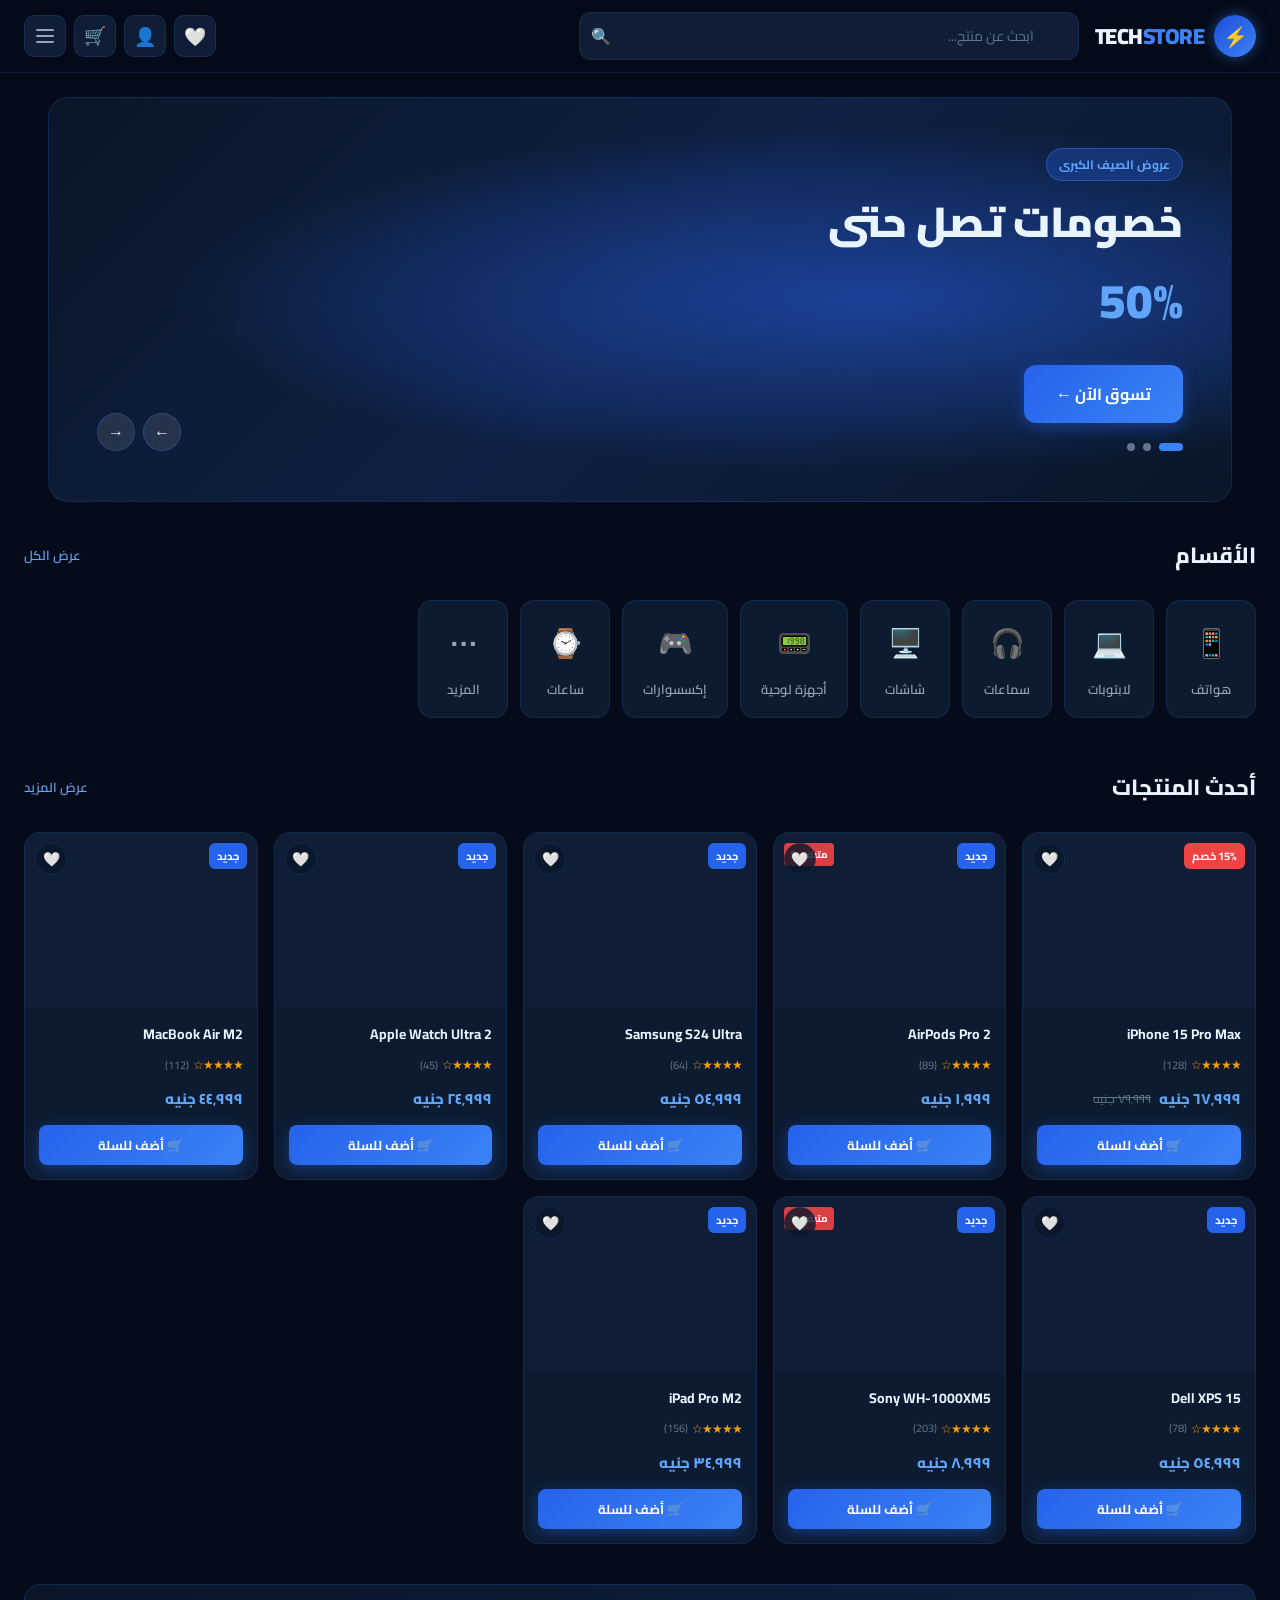
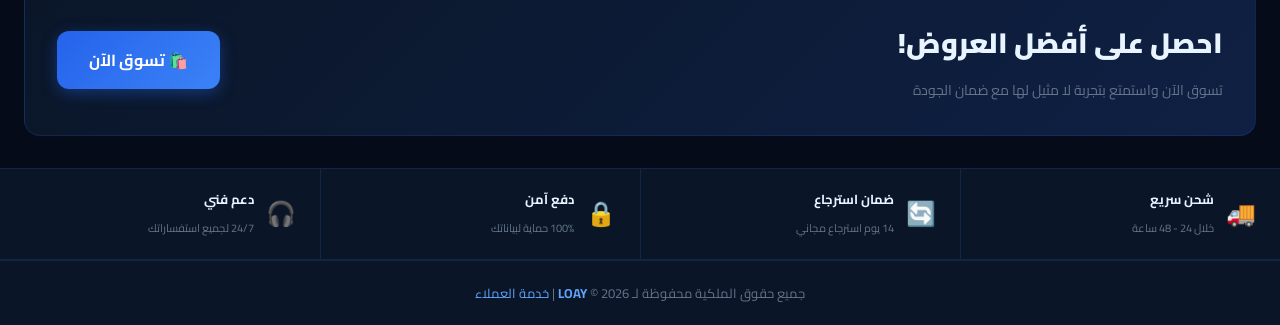
==== index.html @ 7ff7f9d9 "Add files via upload" ====
<!DOCTYPE html>
<html lang="ar" dir="rtl">
<head>
  <meta charset="UTF-8">
  <meta name="viewport" content="width=device-width, initial-scale=1.0">
  <title>TECHSTORE - متجر التكنولوجيا</title>
  <link rel="stylesheet" href="css/style.css">
</head>
<body>

<div id="header-placeholder"></div>

<!-- BANNER -->
<div style="max-width:1400px;margin:24px auto;padding:0 24px;" id="bannerWrap">
  <!-- Rendered by JS -->
</div>

<!-- CATEGORIES -->
<div class="ts-section" style="padding-top:8px;padding-bottom:8px;">
  <div class="ts-section-title">
    الأقسام
    <a href="products.html">عرض الكل</a>
  </div>
  <div class="ts-cats" id="categoriesWrap"></div>
</div>

<!-- FEATURED PRODUCTS -->
<div class="ts-section">
  <div class="ts-section-title">
    أحدث المنتجات
    <a href="products.html">عرض المزيد</a>
  </div>
  <div class="ts-grid" id="productsGrid"></div>
</div>

<!-- PROMO SECTION -->
<div style="max-width:1400px;margin:0 auto;padding:0 24px 32px;">
  <div style="background:linear-gradient(135deg,#0A1628,#0F2044);border:1px solid var(--border);border-radius:16px;padding:32px;display:flex;align-items:center;justify-content:space-between;flex-wrap:wrap;gap:16px;">
    <div>
      <div style="font-size:28px;font-weight:900;margin-bottom:8px;">احصل على أفضل العروض!</div>
      <div style="color:var(--text3);font-size:14px;">تسوق الآن واستمتع بتجربة لا مثيل لها مع ضمان الجودة</div>
    </div>
    <a href="products.html?discount=1" class="ts-btn ts-btn-primary" style="font-size:16px;padding:14px 32px;">🛍️ تسوق الآن</a>
  </div>
</div>

<div id="footer-placeholder"></div>

<script src="js/db.js"></script>
<script src="js/components.js"></script>
<script>
const banners = [
  { tag: 'عروض الصيف الكبرى', title: 'خصومات تصل حتى', sub: '50%', img: 'https://images.unsplash.com/photo-1695048133142-1a20484d2569?w=400', link: 'products.html?discount=1', bg: 'rgba(37,99,235,0.3)' },
  { tag: 'أحدث الهواتف', title: 'iPhone 15 Pro Max', sub: 'الآن متاح!', img: 'https://images.unsplash.com/photo-1695048133142-1a20484d2569?w=400', link: 'product.html?id=1', bg: 'rgba(139,92,246,0.3)' },
  { tag: 'عروض اللابتوبات', title: 'MacBook Air M2', sub: 'بسعر استثنائي', img: 'https://images.unsplash.com/photo-1611186871348-b1ce696e52c9?w=400', link: 'products.html?cat=laptops', bg: 'rgba(6,182,212,0.3)' },
];
let currentBanner = 0;

function renderBanner(idx) {
  const b = banners[idx];
  document.getElementById('bannerWrap').innerHTML = `
  <div class="ts-banner" style="background:linear-gradient(135deg, #0A1628 0%, #0F2044 50%, #0A1628 100%);">
    <div style="position:absolute;inset:0;background:radial-gradient(ellipse at 70% 50%, ${b.bg}, transparent 60%);border-radius:20px;"></div>
    <div class="ts-banner-content">
      <div class="ts-banner-tag">${b.tag}</div>
      <div class="ts-banner-title">${b.title}</div>
      <div class="ts-banner-sub">${b.sub}</div>
      <a href="${b.link}" class="ts-btn ts-btn-primary" style="font-size:16px;padding:14px 32px;">تسوق الآن ←</a>
      <div class="ts-banner-dots">
        ${banners.map((_, i) => `<div class="ts-banner-dot ${i===idx?'active':''}" onclick="switchBanner(${i})"></div>`).join('')}
      </div>
    </div>
    <div class="ts-banner-img">
      <img src="${b.img}" alt="banner" onerror="this.style.display='none'">
    </div>
    <div class="ts-banner-arrows">
      <div class="ts-banner-arrow" onclick="switchBanner(${(idx+1)%banners.length})">←</div>
      <div class="ts-banner-arrow" onclick="switchBanner(${(idx-1+banners.length)%banners.length})">→</div>
    </div>
  </div>
  `;
}

function switchBanner(idx) {
  currentBanner = idx;
  renderBanner(idx);
}

setInterval(() => { currentBanner = (currentBanner + 1) % banners.length; renderBanner(currentBanner); }, 5000);

function renderCategories() {
  const cats = DB.get('ts_categories') || [];
  document.getElementById('categoriesWrap').innerHTML = cats.map(c => `
    <a href="products.html?cat=${c.id}" class="ts-cat-btn">
      <span class="cat-icon">${c.icon}</span>
      ${c.name}
    </a>
  `).join('') + `<a href="products.html" class="ts-cat-btn"><span class="cat-icon">⋯</span>المزيد</a>`;
}

function renderProducts() {
  const products = DB.getProducts().slice(0, 8);
  document.getElementById('productsGrid').innerHTML = products.map(p => renderProductCard(p)).join('');
}

function renderProductCard(p) {
  const wished = DB.isWishlisted(p.id);
  const discount = p.discount ? `<div class="ts-discount-badge">${p.discount}% خصم</div>` :
    (p.stock <= 5 ? `<div class="ts-new-badge">جديد</div>` : `<div class="ts-new-badge">جديد</div>`);
  const lowStock = p.stock <= 5 && p.stock > 0 ? `<div class="ts-stock-badge">متبقي ${p.stock}</div>` : '';

  return `
  <div class="ts-product-card">
    <div class="ts-product-img">
      <a href="product.html?id=${p.id}"><img src="${p.images[0]}" alt="${p.name}" onerror="this.src='https://placehold.co/300x220/0D1B30/60A5FA?text=📦'"></a>
      ${discount}
      ${lowStock}
      <div class="ts-wish-btn ${wished?'active':''}" onclick="toggleWish(${p.id}, this)">
        ${wished ? '❤️' : '🤍'}
      </div>
    </div>
    <div class="ts-product-body">
      <a href="product.html?id=${p.id}" style="text-decoration:none;color:inherit">
        <div class="ts-product-name">${p.name}</div>
      </a>
      <div class="ts-product-rating">
        <span class="ts-stars">${renderStars(p.rating)}</span>
        <span class="ts-rating-count">(${p.reviews})</span>
      </div>
      <div class="ts-product-price">
        <span class="ts-price">${formatPrice(p.price)}</span>
        ${p.oldPrice ? `<span class="ts-old-price">${formatPrice(p.oldPrice)}</span>` : ''}
      </div>
      <button class="ts-btn ts-btn-primary ts-btn-full ts-btn-sm" onclick="quickAdd(${p.id})">
        🛒 أضف للسلة
      </button>
    </div>
  </div>
  `;
}

function toggleWish(id, el) {
  const added = DB.toggleWishlist(id);
  el.innerHTML = added ? '❤️' : '🤍';
  el.classList.toggle('active', added);
  // Update badge
  const wishCount = DB.getWishlist().length;
  document.querySelectorAll('.wish-count').forEach(b => { b.textContent = wishCount; b.style.display = wishCount > 0 ? 'flex' : 'none'; });
  showToast(added ? 'تمت الإضافة للمفضلة ❤️' : 'تمت الإزالة من المفضلة');
}

function quickAdd(id) {
  DB.addToCart(id);
  showToast('تمت الإضافة للسلة 🛒');
  openCart();
}

window.toggleWish = toggleWish;
window.quickAdd = quickAdd;
window.switchBanner = switchBanner;

document.addEventListener('DOMContentLoaded', async () => {
  await initPage();
  renderBanner(0);
  renderCategories();
  renderProducts();
});
</script>
</body>
</html>
---- css/style.css ----
/* TECHSTORE - Global Styles */
@import url('https://fonts.googleapis.com/css2?family=Cairo:wght@300;400;500;600;700;800;900&display=swap');

:root {
  --bg: #050B18;
  --bg2: #0A1628;
  --bg3: #0F1E36;
  --card: #0D1B30;
  --card2: #111E35;
  --border: rgba(59,130,246,0.15);
  --border2: rgba(59,130,246,0.3);
  --blue: #2563EB;
  --blue2: #3B82F6;
  --blue3: #60A5FA;
  --cyan: #06B6D4;
  --text: #E8F4FF;
  --text2: #94A3B8;
  --text3: #64748B;
  --gold: #F59E0B;
  --green: #10B981;
  --red: #EF4444;
  --purple: #8B5CF6;
  --shadow: 0 4px 24px rgba(0,0,0,0.4);
  --glow: 0 0 20px rgba(37,99,235,0.3);
}

* { margin: 0; padding: 0; box-sizing: border-box; }

html { scroll-behavior: smooth; }

body {
  font-family: 'Cairo', sans-serif;
  background: var(--bg);
  color: var(--text);
  direction: rtl;
  min-height: 100vh;
  overflow-x: hidden;
}

/* Scrollbar */
::-webkit-scrollbar { width: 6px; }
::-webkit-scrollbar-track { background: var(--bg2); }
::-webkit-scrollbar-thumb { background: var(--blue); border-radius: 3px; }

/* HEADER */
.ts-header {
  position: sticky; top: 0; z-index: 100;
  background: rgba(5,11,24,0.95);
  backdrop-filter: blur(20px);
  border-bottom: 1px solid var(--border);
  padding: 12px 24px;
}

.ts-header-inner {
  max-width: 1400px; margin: 0 auto;
  display: flex; align-items: center; gap: 16px;
}

.ts-logo {
  display: flex; align-items: center; gap: 10px;
  text-decoration: none; flex-shrink: 0;
}

.ts-logo img, .ts-logo .logo-icon {
  width: 42px; height: 42px;
}

.logo-icon {
  background: linear-gradient(135deg, #1D4ED8, #3B82F6);
  border-radius: 50%;
  display: flex; align-items: center; justify-content: center;
  font-size: 20px;
  box-shadow: 0 0 15px rgba(59,130,246,0.5);
  flex-shrink: 0;
}

.ts-logo-text { font-size: 22px; font-weight: 900; letter-spacing: -0.5px; }
.ts-logo-text span:first-child { color: var(--text); }
.ts-logo-text span:last-child { color: var(--blue2); }

.ts-search {
  flex: 1; position: relative; max-width: 500px;
}

.ts-search input {
  width: 100%;
  background: var(--bg3);
  border: 1px solid var(--border);
  border-radius: 12px;
  padding: 10px 44px 10px 16px;
  color: var(--text);
  font-family: 'Cairo', sans-serif;
  font-size: 14px;
  outline: none;
  transition: all 0.3s;
}

.ts-search input:focus {
  border-color: var(--blue2);
  box-shadow: 0 0 0 3px rgba(59,130,246,0.15);
}

.ts-search input::placeholder { color: var(--text3); }

.ts-search-icon {
  position: absolute; left: 12px; top: 50%;
  transform: translateY(-50%);
  color: var(--text3); font-size: 16px;
}

.ts-search-results {
  position: absolute; top: calc(100% + 8px);
  left: 0; right: 0;
  background: var(--card);
  border: 1px solid var(--border2);
  border-radius: 12px;
  overflow: hidden;
  box-shadow: var(--shadow);
  z-index: 200;
  display: none;
}

.ts-search-results.show { display: block; }

.ts-search-item {
  display: flex; align-items: center; gap: 12px;
  padding: 10px 16px;
  cursor: pointer;
  transition: background 0.2s;
  text-decoration: none;
  color: var(--text);
}
.ts-search-item:hover { background: var(--bg3); }
.ts-search-item img { width: 40px; height: 40px; object-fit: cover; border-radius: 8px; }
.ts-search-item-info { flex: 1; }
.ts-search-item-name { font-size: 13px; font-weight: 600; }
.ts-search-item-price { font-size: 12px; color: var(--blue3); }

.ts-header-actions {
  display: flex; align-items: center; gap: 8px; margin-right: auto;
}

.ts-header-btn {
  position: relative;
  width: 42px; height: 42px;
  background: var(--bg3);
  border: 1px solid var(--border);
  border-radius: 10px;
  display: flex; align-items: center; justify-content: center;
  cursor: pointer;
  color: var(--text);
  font-size: 18px;
  text-decoration: none;
  transition: all 0.2s;
}
.ts-header-btn:hover { border-color: var(--blue2); color: var(--blue2); }

.ts-badge {
  position: absolute; top: -6px; right: -6px;
  background: var(--blue);
  color: white;
  font-size: 10px;
  font-weight: 700;
  width: 18px; height: 18px;
  border-radius: 50%;
  display: flex; align-items: center; justify-content: center;
  font-family: 'Cairo', sans-serif;
}

.ts-menu-btn {
  width: 42px; height: 42px;
  background: var(--bg3);
  border: 1px solid var(--border);
  border-radius: 10px;
  display: flex; flex-direction: column;
  align-items: center; justify-content: center; gap: 4px;
  cursor: pointer;
}
.ts-menu-btn span { display: block; width: 18px; height: 2px; background: var(--text2); border-radius: 2px; transition: all 0.3s; }

/* CART DRAWER */
.ts-cart-drawer {
  position: fixed; top: 0; left: 0; bottom: 0;
  width: 380px;
  background: var(--bg2);
  border-right: 1px solid var(--border);
  z-index: 1000;
  transform: translateX(-100%);
  transition: transform 0.3s ease;
  display: flex; flex-direction: column;
}
.ts-cart-drawer.open { transform: translateX(0); }

.ts-drawer-overlay {
  position: fixed; inset: 0;
  background: rgba(0,0,0,0.6);
  backdrop-filter: blur(4px);
  z-index: 999;
  display: none;
}
.ts-drawer-overlay.show { display: block; }

.ts-cart-header {
  padding: 20px;
  border-bottom: 1px solid var(--border);
  display: flex; align-items: center; justify-content: space-between;
}
.ts-cart-header h3 { font-size: 18px; font-weight: 700; }

.ts-cart-body { flex: 1; overflow-y: auto; padding: 16px; }

.ts-cart-item {
  display: flex; gap: 12px; align-items: center;
  background: var(--card);
  border: 1px solid var(--border);
  border-radius: 12px;
  padding: 12px;
  margin-bottom: 10px;
}
.ts-cart-item img { width: 60px; height: 60px; object-fit: cover; border-radius: 8px; }
.ts-cart-item-info { flex: 1; }
.ts-cart-item-name { font-size: 13px; font-weight: 600; margin-bottom: 4px; }
.ts-cart-item-price { color: var(--blue3); font-size: 13px; font-weight: 700; }
.ts-cart-item-meta { color: var(--text3); font-size: 11px; }

.ts-qty-ctrl {
  display: flex; align-items: center; gap: 8px; margin-top: 8px;
}
.ts-qty-btn {
  width: 24px; height: 24px;
  background: var(--bg3);
  border: 1px solid var(--border);
  border-radius: 6px;
  color: var(--text);
  cursor: pointer;
  display: flex; align-items: center; justify-content: center;
  font-size: 14px;
}
.ts-qty-btn:hover { background: var(--blue); border-color: var(--blue); }
.ts-qty-val { font-size: 14px; font-weight: 700; min-width: 20px; text-align: center; }

.ts-cart-del {
  color: var(--red); cursor: pointer;
  font-size: 16px; padding: 4px;
  transition: opacity 0.2s;
}
.ts-cart-del:hover { opacity: 0.7; }

.ts-cart-footer {
  padding: 16px 20px;
  border-top: 1px solid var(--border);
}
.ts-cart-total {
  display: flex; justify-content: space-between; align-items: center;
  margin-bottom: 12px;
  font-size: 16px; font-weight: 700;
}
.ts-cart-total span:last-child { color: var(--blue3); }

/* BUTTONS */
.ts-btn {
  display: inline-flex; align-items: center; justify-content: center; gap: 8px;
  padding: 12px 24px;
  border-radius: 12px;
  font-family: 'Cairo', sans-serif;
  font-size: 15px;
  font-weight: 700;
  cursor: pointer;
  border: none;
  transition: all 0.2s;
  text-decoration: none;
  white-space: nowrap;
}
.ts-btn-primary {
  background: linear-gradient(135deg, var(--blue), var(--blue2));
  color: white;
  box-shadow: 0 4px 15px rgba(37,99,235,0.4);
}
.ts-btn-primary:hover { transform: translateY(-2px); box-shadow: 0 6px 20px rgba(37,99,235,0.5); }
.ts-btn-outline {
  background: transparent;
  border: 1px solid var(--border2);
  color: var(--text);
}
.ts-btn-outline:hover { border-color: var(--blue2); color: var(--blue2); }
.ts-btn-full { width: 100%; }
.ts-btn-sm { padding: 8px 16px; font-size: 13px; border-radius: 8px; }
.ts-btn-danger { background: var(--red); color: white; }

/* CARDS */
.ts-product-card {
  background: var(--card);
  border: 1px solid var(--border);
  border-radius: 16px;
  overflow: hidden;
  transition: all 0.3s;
  position: relative;
}
.ts-product-card:hover {
  border-color: var(--border2);
  transform: translateY(-4px);
  box-shadow: 0 12px 40px rgba(0,0,0,0.4);
}
.ts-product-img {
  width: 100%; padding-top: 75%;
  position: relative; overflow: hidden;
  background: var(--bg3);
}
.ts-product-img img {
  position: absolute; inset: 0;
  width: 100%; height: 100%;
  object-fit: cover;
  transition: transform 0.4s;
}
.ts-product-card:hover .ts-product-img img { transform: scale(1.05); }

.ts-discount-badge {
  position: absolute; top: 10px; right: 10px;
  background: #EF4444;
  color: white;
  font-size: 11px; font-weight: 700;
  padding: 3px 8px; border-radius: 6px;
}
.ts-new-badge {
  position: absolute; top: 10px; right: 10px;
  background: var(--blue);
  color: white;
  font-size: 11px; font-weight: 700;
  padding: 3px 8px; border-radius: 6px;
}
.ts-stock-badge {
  position: absolute; top: 10px; left: 10px;
  background: rgba(239,68,68,0.9);
  color: white;
  font-size: 10px; font-weight: 700;
  padding: 2px 6px; border-radius: 4px;
}

.ts-wish-btn {
  position: absolute; top: 10px; left: 10px;
  width: 32px; height: 32px;
  background: rgba(10,22,40,0.8);
  border: 1px solid var(--border);
  border-radius: 50%;
  display: flex; align-items: center; justify-content: center;
  cursor: pointer;
  font-size: 14px;
  transition: all 0.2s;
  z-index: 2;
}
.ts-wish-btn:hover, .ts-wish-btn.active { background: rgba(239,68,68,0.2); border-color: var(--red); }
.ts-wish-btn.active { color: var(--red); }

.ts-product-body { padding: 14px; }
.ts-product-name {
  font-size: 14px; font-weight: 700;
  margin-bottom: 6px;
  display: -webkit-box; -webkit-line-clamp: 2; -webkit-box-orient: vertical;
  overflow: hidden;
}
.ts-product-rating { display: flex; align-items: center; gap: 4px; margin-bottom: 8px; }
.ts-stars { color: var(--gold); font-size: 12px; letter-spacing: -1px; }
.ts-rating-count { color: var(--text3); font-size: 11px; }
.ts-product-price { display: flex; align-items: center; gap: 8px; margin-bottom: 12px; }
.ts-price { color: var(--blue3); font-size: 15px; font-weight: 800; }
.ts-old-price { color: var(--text3); font-size: 12px; text-decoration: line-through; }

/* SECTION */
.ts-section { padding: 40px 24px; max-width: 1400px; margin: 0 auto; }
.ts-section-title {
  font-size: 22px; font-weight: 800;
  margin-bottom: 24px;
  display: flex; align-items: center; justify-content: space-between;
}
.ts-section-title a { font-size: 13px; color: var(--blue3); font-weight: 600; text-decoration: none; }
.ts-section-title a:hover { text-decoration: underline; }

.ts-grid { display: grid; grid-template-columns: repeat(auto-fill, minmax(220px, 1fr)); gap: 16px; }

/* CATEGORIES */
.ts-cats { display: flex; gap: 12px; flex-wrap: wrap; }
.ts-cat-btn {
  display: flex; flex-direction: column; align-items: center;
  gap: 8px;
  background: var(--card);
  border: 1px solid var(--border);
  border-radius: 14px;
  padding: 16px 20px;
  cursor: pointer;
  color: var(--text2);
  text-decoration: none;
  font-size: 13px; font-weight: 600;
  transition: all 0.2s;
  min-width: 90px;
}
.ts-cat-btn .cat-icon { font-size: 28px; }
.ts-cat-btn:hover, .ts-cat-btn.active {
  border-color: var(--blue2);
  color: var(--blue3);
  background: rgba(59,130,246,0.08);
}

/* BANNER */
.ts-banner {
  position: relative; overflow: hidden;
  border-radius: 20px;
  background: linear-gradient(135deg, #0A1628 0%, #0F2044 50%, #0A1628 100%);
  border: 1px solid var(--border);
  padding: 50px 48px;
  display: flex; align-items: center; justify-content: space-between;
  min-height: 300px;
  margin: 0 24px;
}
.ts-banner::before {
  content: '';
  position: absolute; inset: 0;
  background: radial-gradient(ellipse at 70% 50%, rgba(37,99,235,0.3), transparent 60%);
}
.ts-banner-content { position: relative; z-index: 1; }
.ts-banner-tag {
  display: inline-block;
  background: rgba(37,99,235,0.3);
  border: 1px solid rgba(59,130,246,0.4);
  color: var(--blue3);
  font-size: 12px; font-weight: 700;
  padding: 4px 12px; border-radius: 20px;
  margin-bottom: 16px;
}
.ts-banner-title { font-size: 42px; font-weight: 900; line-height: 1.2; margin-bottom: 8px; }
.ts-banner-sub { font-size: 48px; font-weight: 900; color: var(--blue3); margin-bottom: 20px; }
.ts-banner-img { position: relative; z-index: 1; }
.ts-banner-img img { height: 260px; object-fit: contain; filter: drop-shadow(0 0 30px rgba(37,99,235,0.5)); }
.ts-banner-dots { display: flex; gap: 8px; margin-top: 20px; }
.ts-banner-dot { width: 8px; height: 8px; border-radius: 50%; background: var(--text3); cursor: pointer; transition: all 0.3s; }
.ts-banner-dot.active { background: var(--blue2); width: 24px; border-radius: 4px; }
.ts-banner-arrows { position: absolute; bottom: 50px; left: 48px; display: flex; gap: 8px; z-index: 2; }
.ts-banner-arrow {
  width: 38px; height: 38px;
  background: rgba(255,255,255,0.1);
  border: 1px solid var(--border2);
  border-radius: 50%;
  display: flex; align-items: center; justify-content: center;
  cursor: pointer; color: var(--text);
  font-size: 16px; transition: all 0.2s;
}
.ts-banner-arrow:hover { background: var(--blue); }

/* FOOTER */
.ts-footer {
  background: var(--bg2);
  border-top: 1px solid var(--border);
  padding: 20px 24px;
  text-align: center;
  color: var(--text3);
  font-size: 13px;
}
.ts-footer a { color: var(--blue3); text-decoration: none; }

/* FEATURES BAR */
.ts-features {
  display: grid; grid-template-columns: repeat(4, 1fr);
  border-top: 1px solid var(--border);
  border-bottom: 1px solid var(--border);
  background: var(--bg2);
}
.ts-feature {
  display: flex; align-items: center; gap: 12px;
  padding: 18px 24px;
  border-left: 1px solid var(--border);
}
.ts-feature:last-child { border-left: none; }
.ts-feature-icon { font-size: 24px; flex-shrink: 0; }
.ts-feature-text strong { display: block; font-size: 13px; font-weight: 700; }
.ts-feature-text span { font-size: 11px; color: var(--text3); }

/* MODAL */
.ts-modal-overlay {
  position: fixed; inset: 0;
  background: rgba(0,0,0,0.7);
  backdrop-filter: blur(8px);
  z-index: 2000;
  display: flex; align-items: center; justify-content: center;
  padding: 20px;
  opacity: 0; pointer-events: none; transition: opacity 0.3s;
}
.ts-modal-overlay.show { opacity: 1; pointer-events: all; }
.ts-modal {
  background: var(--card);
  border: 1px solid var(--border2);
  border-radius: 20px;
  padding: 32px;
  width: 100%; max-width: 480px;
  max-height: 90vh; overflow-y: auto;
  box-shadow: var(--shadow);
}
.ts-modal h2 { font-size: 22px; font-weight: 800; margin-bottom: 24px; text-align: center; }

/* FORM */
.ts-form-group { margin-bottom: 16px; }
.ts-form-group label { display: block; font-size: 13px; font-weight: 600; margin-bottom: 6px; color: var(--text2); }
.ts-input {
  width: 100%;
  background: var(--bg3);
  border: 1px solid var(--border);
  border-radius: 10px;
  padding: 12px 16px;
  color: var(--text);
  font-family: 'Cairo', sans-serif;
  font-size: 14px;
  outline: none;
  transition: all 0.3s;
}
.ts-input:focus { border-color: var(--blue2); box-shadow: 0 0 0 3px rgba(59,130,246,0.15); }
.ts-input::placeholder { color: var(--text3); }
select.ts-input { cursor: pointer; }
textarea.ts-input { resize: vertical; min-height: 80px; }

/* TOAST */
.ts-toast {
  position: fixed; bottom: -80px; left: 50%;
  transform: translateX(-50%);
  background: var(--card);
  border: 1px solid var(--border2);
  border-radius: 12px;
  padding: 12px 20px;
  display: flex; align-items: center; gap: 8px;
  font-size: 14px; font-weight: 600;
  z-index: 9999;
  transition: bottom 0.3s ease;
  box-shadow: var(--shadow);
  white-space: nowrap;
}
.ts-toast.show { bottom: 24px; }
.ts-toast-success { border-color: rgba(16,185,129,0.4); }
.ts-toast-error { border-color: rgba(239,68,68,0.4); }

/* PAGE */
.ts-page { max-width: 1400px; margin: 0 auto; padding: 32px 24px; }
.ts-page-title { font-size: 28px; font-weight: 900; margin-bottom: 24px; }

/* BREADCRUMB */
.ts-breadcrumb {
  display: flex; align-items: center; gap: 8px;
  font-size: 13px; color: var(--text3);
  margin-bottom: 20px;
}
.ts-breadcrumb a { color: var(--text3); text-decoration: none; }
.ts-breadcrumb a:hover { color: var(--blue3); }
.ts-breadcrumb span { color: var(--text); font-weight: 600; }

/* STATUS BADGES */
.ts-status {
  display: inline-block;
  padding: 3px 10px; border-radius: 20px;
  font-size: 11px; font-weight: 700;
}
.ts-status-new { background: rgba(59,130,246,0.2); color: var(--blue3); }
.ts-status-preparing { background: rgba(245,158,11,0.2); color: var(--gold); }
.ts-status-shipped { background: rgba(139,92,246,0.2); color: var(--purple); }
.ts-status-delivered { background: rgba(16,185,129,0.2); color: var(--green); }
.ts-status-cancelled { background: rgba(239,68,68,0.2); color: var(--red); }

/* NAV SIDEBAR MODAL */
.ts-nav-drawer {
  position: fixed; top: 0; right: -320px; bottom: 0;
  width: 280px;
  background: var(--bg2);
  border-left: 1px solid var(--border);
  z-index: 1000;
  transition: right 0.3s ease;
  padding: 24px 0;
  overflow-y: auto;
}
.ts-nav-drawer.open { right: 0; }
.ts-nav-drawer-header { padding: 0 20px 20px; border-bottom: 1px solid var(--border); margin-bottom: 12px; }
.ts-nav-link {
  display: flex; align-items: center; gap: 12px;
  padding: 12px 20px;
  color: var(--text2);
  text-decoration: none;
  font-size: 14px; font-weight: 600;
  transition: all 0.2s;
  cursor: pointer;
}
.ts-nav-link:hover { background: rgba(59,130,246,0.08); color: var(--blue3); }
.ts-nav-link .nav-icon { font-size: 18px; width: 24px; text-align: center; }

/* RESPONSIVE - MOBILE FIRST */
@media (max-width: 1024px) {
  .ts-product-detail { grid-template-columns: 1fr; }
  .ts-profile-layout { grid-template-columns: 1fr; }
}

@media (max-width: 768px) {
  .ts-header { padding: 10px 12px; }
  .ts-header-inner { gap: 8px; flex-wrap: nowrap; }
  .ts-logo-text { font-size: 16px; }
  .ts-search { flex: 1; min-width: 0; }
  .ts-search input { font-size: 13px; padding: 9px 36px 9px 12px; }
  .ts-header-btn { width: 36px; height: 36px; font-size: 16px; }
  .ts-menu-btn { width: 36px; height: 36px; }

  .ts-banner { padding: 24px 20px; flex-direction: column; text-align: center; min-height: auto; margin: 0 12px; }
  .ts-banner-img { display: none; }
  .ts-banner-title { font-size: 22px; }
  .ts-banner-sub { font-size: 32px; }
  .ts-banner-arrows { position: static; margin-top: 12px; justify-content: center; }

  .ts-grid { grid-template-columns: repeat(2, 1fr); gap: 10px; }
  .ts-section { padding: 20px 12px; }
  .ts-section-title { font-size: 18px; }

  .ts-cats { gap: 8px; overflow-x: auto; flex-wrap: nowrap; padding-bottom: 4px; -webkit-overflow-scrolling: touch; }
  .ts-cat-btn { padding: 12px 14px; min-width: 70px; font-size: 12px; flex-shrink: 0; }
  .ts-cat-btn .cat-icon { font-size: 22px; }

  .ts-cart-drawer { width: 100%; max-width: 100%; }

  .ts-product-body { padding: 10px; }
  .ts-product-name { font-size: 12px; }
  .ts-price { font-size: 13px; }
  .ts-btn-sm { padding: 7px 10px; font-size: 12px; }

  .ts-features { grid-template-columns: repeat(2, 1fr); }
  .ts-feature { padding: 12px; gap: 8px; }
  .ts-feature-icon { font-size: 20px; }
  .ts-feature-text strong { font-size: 12px; }
  .ts-feature-text span { font-size: 10px; }

  .ts-page { padding: 20px 12px; }
  .ts-modal { padding: 20px 16px; margin: 8px; border-radius: 16px; max-width: calc(100vw - 16px); }

  .ts-step-label { font-size: 10px; }
  .ts-step-num { width: 26px; height: 26px; font-size: 11px; }

  .admin-layout { flex-direction: column; }
  .admin-sidebar { width: 100%; height: auto; flex-direction: row; flex-wrap: wrap; padding: 6px; overflow-x: auto; border-left: none; border-bottom: 1px solid var(--border); position: relative; }
  .admin-sidebar-link { padding: 8px 10px; font-size: 11px; border-right: none; border-bottom: 2px solid transparent; white-space: nowrap; }
  .admin-sidebar-link.active { border-bottom-color: var(--blue2); border-right: none; }
  .admin-topbar { padding: 10px 12px; flex-wrap: wrap; gap: 8px; }
  .admin-grid-4 { grid-template-columns: repeat(2, 1fr); gap: 10px; }
  #adminContent { padding: 12px; }
  .ts-stat-value { font-size: 20px !important; }
  .admin-table { font-size: 12px; }
  .admin-table th, .admin-table td { padding: 10px 8px; }

  .ts-chat-container { padding: 12px; }
  .ts-chat-tabs { gap: 8px; }

  .ts-profile-layout { grid-template-columns: 1fr; }
}

@media (max-width: 480px) {
  .ts-header { padding: 8px 10px; }
  .ts-header-inner { gap: 6px; }
  .ts-header-btn { width: 32px; height: 32px; font-size: 14px; border-radius: 8px; }
  .ts-logo-text { font-size: 15px; }
  .ts-search input { padding: 8px 32px 8px 10px; font-size: 12px; }
  .ts-grid { grid-template-columns: repeat(2, 1fr); gap: 8px; }
  .ts-banner { padding: 20px 14px; margin: 0 8px; }
  .ts-banner-title { font-size: 18px; }
  .ts-banner-sub { font-size: 26px; }
  .ts-product-name { font-size: 11px; }
  .ts-price { font-size: 12px; }
  .ts-btn-sm { padding: 6px 8px; font-size: 11px; }
  .ts-section { padding: 16px 10px; }
  .ts-section-title { font-size: 16px; }
  .ts-features { grid-template-columns: repeat(2, 1fr); }
  .admin-grid-4 { grid-template-columns: repeat(2, 1fr); gap: 8px; }
  .ts-page { padding: 16px 10px; }
}


/* INPUT PASSWORD */
.ts-input-wrap { position: relative; }
.ts-eye-btn {
  position: absolute; top: 50%; left: 12px;
  transform: translateY(-50%);
  background: none; border: none;
  color: var(--text3); cursor: pointer; font-size: 16px;
}

/* TABS */
.ts-tabs { display: flex; gap: 4px; background: var(--bg3); border-radius: 12px; padding: 4px; margin-bottom: 24px; }
.ts-tab {
  flex: 1; padding: 10px;
  background: none; border: none;
  color: var(--text3); cursor: pointer;
  font-family: 'Cairo', sans-serif;
  font-size: 14px; font-weight: 600;
  border-radius: 8px; transition: all 0.2s;
}
.ts-tab.active { background: var(--blue); color: white; }

/* EMPTY STATE */
.ts-empty {
  text-align: center; padding: 60px 20px;
  color: var(--text3);
}
.ts-empty .empty-icon { font-size: 64px; margin-bottom: 16px; }
.ts-empty h3 { font-size: 18px; font-weight: 700; color: var(--text2); margin-bottom: 8px; }
.ts-empty p { font-size: 14px; margin-bottom: 20px; }

/* LOADING */
.ts-loading {
  display: flex; align-items: center; justify-content: center;
  padding: 40px;
  color: var(--text3);
}
.ts-spinner {
  width: 32px; height: 32px;
  border: 3px solid var(--border);
  border-top-color: var(--blue2);
  border-radius: 50%;
  animation: spin 0.8s linear infinite;
  margin-left: 12px;
}
@keyframes spin { to { transform: rotate(360deg); } }

/* PRODUCT DETAIL */
.ts-product-detail { display: grid; grid-template-columns: 1fr 1fr; gap: 32px; }
@media (max-width: 900px) { .ts-product-detail { grid-template-columns: 1fr; } }

.ts-thumb-list { display: flex; gap: 8px; flex-wrap: wrap; margin-top: 12px; }
.ts-thumb {
  width: 60px; height: 60px;
  border: 2px solid var(--border);
  border-radius: 8px; overflow: hidden;
  cursor: pointer; transition: all 0.2s;
}
.ts-thumb.active { border-color: var(--blue2); }
.ts-thumb img { width: 100%; height: 100%; object-fit: cover; }

.ts-main-img {
  background: var(--card);
  border: 1px solid var(--border);
  border-radius: 16px;
  overflow: hidden;
  aspect-ratio: 4/3;
  position: relative;
}
.ts-main-img img { width: 100%; height: 100%; object-fit: contain; padding: 16px; }

.ts-color-opts { display: flex; gap: 8px; flex-wrap: wrap; }
.ts-color-opt {
  display: flex; align-items: center; gap: 6px;
  padding: 8px 12px;
  background: var(--card);
  border: 2px solid var(--border);
  border-radius: 8px;
  cursor: pointer; font-size: 12px; font-weight: 600;
  transition: all 0.2s;
}
.ts-color-opt.active { border-color: var(--blue2); background: rgba(59,130,246,0.1); }
.ts-color-dot { width: 14px; height: 14px; border-radius: 50%; border: 2px solid rgba(255,255,255,0.2); }

.ts-storage-opts { display: flex; gap: 8px; flex-wrap: wrap; }
.ts-storage-opt {
  padding: 8px 16px;
  background: var(--card);
  border: 2px solid var(--border);
  border-radius: 8px;
  cursor: pointer; font-size: 13px; font-weight: 600;
  transition: all 0.2s;
}
.ts-storage-opt.active { border-color: var(--blue2); color: var(--blue3); background: rgba(59,130,246,0.1); }

.ts-qty-lg {
  display: flex; align-items: center; gap: 12px;
}
.ts-qty-lg-btn {
  width: 36px; height: 36px;
  background: var(--card);
  border: 1px solid var(--border2);
  border-radius: 8px;
  color: var(--text);
  cursor: pointer;
  display: flex; align-items: center; justify-content: center;
  font-size: 18px;
  transition: all 0.2s;
}
.ts-qty-lg-btn:hover { background: var(--blue); border-color: var(--blue); }
.ts-qty-lg-val { font-size: 18px; font-weight: 700; min-width: 28px; text-align: center; }

/* CHECKOUT STEPS */
.ts-steps {
  display: flex; align-items: center; gap: 0;
  margin-bottom: 32px;
  position: relative;
}
.ts-step {
  display: flex; flex-direction: column; align-items: center;
  gap: 6px; flex: 1; position: relative;
}
.ts-step::before {
  content: ''; position: absolute;
  top: 16px; left: -50%; right: 50%;
  height: 2px; background: var(--border);
  z-index: 0;
}
.ts-step:first-child::before { display: none; }
.ts-step.done::before { background: var(--blue); }
.ts-step-num {
  width: 32px; height: 32px;
  border-radius: 50%;
  background: var(--bg3); border: 2px solid var(--border);
  display: flex; align-items: center; justify-content: center;
  font-size: 13px; font-weight: 700;
  position: relative; z-index: 1;
  transition: all 0.3s;
}
.ts-step.active .ts-step-num { background: var(--blue); border-color: var(--blue); box-shadow: 0 0 15px rgba(37,99,235,0.4); }
.ts-step.done .ts-step-num { background: var(--green); border-color: var(--green); }
.ts-step-label { font-size: 11px; color: var(--text3); font-weight: 600; }
.ts-step.active .ts-step-label { color: var(--blue3); }

/* PROFILE SIDEBAR */
.ts-profile-layout { display: grid; grid-template-columns: 260px 1fr; gap: 24px; }
@media (max-width: 900px) { .ts-profile-layout { grid-template-columns: 1fr; } }

.ts-sidebar-menu {
  background: var(--card);
  border: 1px solid var(--border);
  border-radius: 16px;
  overflow: hidden;
  height: fit-content;
}
.ts-sidebar-link {
  display: flex; align-items: center; gap: 12px;
  padding: 14px 20px;
  color: var(--text2);
  text-decoration: none;
  font-size: 14px; font-weight: 600;
  border-bottom: 1px solid var(--border);
  transition: all 0.2s;
  cursor: pointer;
}
.ts-sidebar-link:last-child { border-bottom: none; }
.ts-sidebar-link:hover, .ts-sidebar-link.active {
  background: rgba(59,130,246,0.08);
  color: var(--blue3);
}
.ts-sidebar-link .sl-icon { font-size: 18px; }

/* STAR RATING INPUT */
.ts-star-input { display: flex; gap: 4px; }
.ts-star-input span {
  font-size: 24px; cursor: pointer;
  color: var(--border2);
  transition: color 0.2s;
}
.ts-star-input span.active { color: var(--gold); }

/* ADMIN specific */
.admin-grid-4 { display: grid; grid-template-columns: repeat(4, 1fr); gap: 16px; }
@media (max-width: 1200px) { .admin-grid-4 { grid-template-columns: repeat(2, 1fr); } }
@media (max-width: 600px) { .admin-grid-4 { grid-template-columns: repeat(2, 1fr); } }

.ts-stat-card {
  background: var(--card);
  border: 1px solid var(--border);
  border-radius: 16px;
  padding: 20px;
  position: relative; overflow: hidden;
}
.ts-stat-card::before {
  content: '';
  position: absolute; inset: 0;
  background: linear-gradient(135deg, rgba(37,99,235,0.05), transparent);
}
.ts-stat-label { font-size: 13px; color: var(--text3); margin-bottom: 8px; }
.ts-stat-value { font-size: 28px; font-weight: 900; margin-bottom: 4px; }
.ts-stat-change { font-size: 12px; color: var(--green); }
.ts-stat-icon {
  position: absolute; top: 16px; left: 16px;
  font-size: 28px; opacity: 0.4;
}

.admin-table {
  width: 100%; border-collapse: collapse;
  font-size: 13px;
}
.admin-table th {
  text-align: right;
  padding: 12px 16px;
  background: var(--bg3);
  color: var(--text3);
  font-weight: 700;
  border-bottom: 1px solid var(--border);
}
.admin-table td {
  padding: 14px 16px;
  border-bottom: 1px solid var(--border);
  vertical-align: middle;
}
.admin-table tr:hover td { background: rgba(59,130,246,0.04); }
.admin-table tr:last-child td { border-bottom: none; }

.ts-table-wrap {
  background: var(--card);
  border: 1px solid var(--border);
  border-radius: 16px;
  overflow: hidden;
}
.ts-table-head {
  padding: 16px 20px;
  border-bottom: 1px solid var(--border);
  display: flex; align-items: center; justify-content: space-between;
}
.ts-table-head h3 { font-size: 16px; font-weight: 700; }

/* CHAT */
.ts-chat-container {
  display: flex; flex-direction: column;
  height: calc(100vh - 80px);
  max-width: 800px; margin: 0 auto;
  padding: 20px;
}
.ts-chat-tabs {
  display: grid; grid-template-columns: 1fr 1fr;
  gap: 12px; margin-bottom: 20px;
}
.ts-chat-tab-btn {
  background: var(--card);
  border: 2px solid var(--border);
  border-radius: 14px;
  padding: 16px;
  display: flex; flex-direction: column; align-items: center; gap: 8px;
  cursor: pointer; color: var(--text2);
  font-family: 'Cairo', sans-serif;
  font-size: 14px; font-weight: 700;
  transition: all 0.2s;
}
.ts-chat-tab-btn.active {
  border-color: var(--blue2);
  color: var(--blue3);
  background: rgba(59,130,246,0.1);
}
.ts-chat-tab-btn .tab-icon { font-size: 28px; }
.ts-chat-tab-btn small { font-size: 11px; color: var(--text3); font-weight: 400; }
.ts-chat-tab-btn.active small { color: var(--blue3); }

.ts-chat-messages {
  flex: 1; overflow-y: auto;
  display: flex; flex-direction: column; gap: 16px;
  padding: 16px 0;
}
.ts-msg {
  display: flex; gap: 10px; align-items: flex-end;
  max-width: 80%;
}
.ts-msg.user { flex-direction: row-reverse; margin-right: auto; margin-left: 0; align-self: flex-start; }
.ts-msg.bot { align-self: flex-start; }
.ts-msg-avatar {
  width: 36px; height: 36px; border-radius: 50%;
  background: var(--blue);
  display: flex; align-items: center; justify-content: center;
  font-size: 16px; flex-shrink: 0;
  overflow: hidden;
}
.ts-msg-avatar img { width: 100%; height: 100%; object-fit: cover; }
.ts-msg-bubble {
  background: var(--card);
  border: 1px solid var(--border);
  border-radius: 16px 16px 4px 16px;
  padding: 12px 16px;
  font-size: 14px; line-height: 1.6;
}
.ts-msg.user .ts-msg-bubble {
  background: var(--blue);
  border-color: var(--blue2);
  border-radius: 16px 16px 16px 4px;
  color: white;
}
.ts-msg-time { font-size: 10px; color: var(--text3); margin-top: 4px; text-align: left; }
.ts-msg.user .ts-msg-time { text-align: right; }

.ts-chat-input-wrap {
  display: flex; gap: 10px; align-items: center;
  background: var(--card);
  border: 1px solid var(--border);
  border-radius: 16px;
  padding: 8px 12px;
  margin-top: 12px;
}
.ts-chat-input {
  flex: 1; background: none; border: none;
  color: var(--text); outline: none;
  font-family: 'Cairo', sans-serif;
  font-size: 14px;
}
.ts-chat-input::placeholder { color: var(--text3); }
.ts-chat-send {
  width: 40px; height: 40px;
  background: var(--blue);
  border: none; border-radius: 10px;
  color: white; cursor: pointer;
  display: flex; align-items: center; justify-content: center;
  font-size: 18px; transition: all 0.2s;
}
.ts-chat-send:hover { transform: scale(1.05); }

.ts-typing {
  display: flex; gap: 4px; align-items: center; padding: 12px 16px;
}
.ts-typing span {
  width: 8px; height: 8px; border-radius: 50%;
  background: var(--text3);
  animation: typing 1.2s infinite;
}
.ts-typing span:nth-child(2) { animation-delay: 0.2s; }
.ts-typing span:nth-child(3) { animation-delay: 0.4s; }
@keyframes typing { 0%,60%,100% { transform: translateY(0); } 30% { transform: translateY(-8px); } }

/* PAGINATION */
.ts-pagination { display: flex; gap: 8px; justify-content: center; margin-top: 32px; }
.ts-page-btn {
  width: 36px; height: 36px;
  background: var(--card);
  border: 1px solid var(--border);
  border-radius: 8px;
  color: var(--text2);
  cursor: pointer;
  display: flex; align-items: center; justify-content: center;
  font-size: 13px; font-weight: 600;
  font-family: 'Cairo', sans-serif;
  transition: all 0.2s;
}
.ts-page-btn:hover, .ts-page-btn.active {
  background: var(--blue);
  border-color: var(--blue);
  color: white;
}

/* ADMIN LAYOUT */
.admin-layout {
  display: flex; min-height: 100vh;
}
.admin-sidebar {
  width: 240px; flex-shrink: 0;
  background: var(--bg2);
  border-left: 1px solid var(--border);
  display: flex; flex-direction: column;
  position: sticky; top: 0;
  height: 100vh; overflow-y: auto;
}
.admin-main { flex: 1; overflow-x: hidden; }
.admin-sidebar-link {
  display: flex; align-items: center; gap: 10px;
  padding: 12px 20px;
  color: var(--text2);
  text-decoration: none;
  font-size: 13px; font-weight: 600;
  transition: all 0.2s;
  cursor: pointer;
  position: relative;
  border-right: 3px solid transparent;
}
.admin-sidebar-link:hover, .admin-sidebar-link.active {
  background: rgba(59,130,246,0.08);
  color: var(--blue3);
  border-right-color: var(--blue2);
}
.admin-sidebar-link .asl-icon { font-size: 18px; width: 22px; }
.admin-badge {
  margin-right: auto;
  background: var(--blue);
  color: white;
  font-size: 10px;
  width: 18px; height: 18px;
  border-radius: 50%;
  display: flex; align-items: center; justify-content: center;
}

.admin-topbar {
  background: var(--bg2);
  border-bottom: 1px solid var(--border);
  padding: 14px 24px;
  display: flex; align-items: center; justify-content: space-between;
  position: sticky; top: 0; z-index: 10;
}

@media (max-width: 768px) {
  .admin-layout { flex-direction: column; }
  .admin-sidebar { width: 100%; height: auto; position: relative; flex-direction: row; flex-wrap: wrap; padding: 8px; border-left: none; border-bottom: 1px solid var(--border); }
  .admin-sidebar-link { padding: 8px 12px; border-right: none; border-bottom: 2px solid transparent; font-size: 11px; }
  .admin-sidebar-link.active { border-bottom-color: var(--blue2); border-right: none; }
}

/* COUPON INPUT */
.ts-coupon-wrap { display: flex; gap: 8px; }
.ts-coupon-wrap .ts-input { border-radius: 10px 0 0 10px; }
.ts-coupon-btn { border-radius: 0 10px 10px 0; padding: 12px 16px; white-space: nowrap; }

/* SUCCESS PAGE */
.ts-success-page {
  text-align: center; padding: 60px 24px;
  max-width: 500px; margin: 0 auto;
}
.ts-success-icon {
  width: 80px; height: 80px;
  background: rgba(16,185,129,0.15);
  border: 2px solid var(--green);
  border-radius: 50%;
  display: flex; align-items: center; justify-content: center;
  font-size: 40px; margin: 0 auto 20px;
  animation: successPop 0.5s ease;
}
@keyframes successPop { 0% { transform: scale(0); } 60% { transform: scale(1.1); } 100% { transform: scale(1); } }

/* PRODUCT IMAGES SLIDER */
.ts-img-slider { position: relative; }
.ts-img-arrow {
  position: absolute; top: 50%; transform: translateY(-50%);
  width: 36px; height: 36px;
  background: rgba(10,22,40,0.8);
  border: 1px solid var(--border2);
  border-radius: 50%;
  display: flex; align-items: center; justify-content: center;
  cursor: pointer; z-index: 2;
  font-size: 16px; color: var(--text);
  transition: all 0.2s;
}
.ts-img-arrow:hover { background: var(--blue); }
.ts-img-arrow.prev { right: 10px; }
.ts-img-arrow.next { left: 10px; }
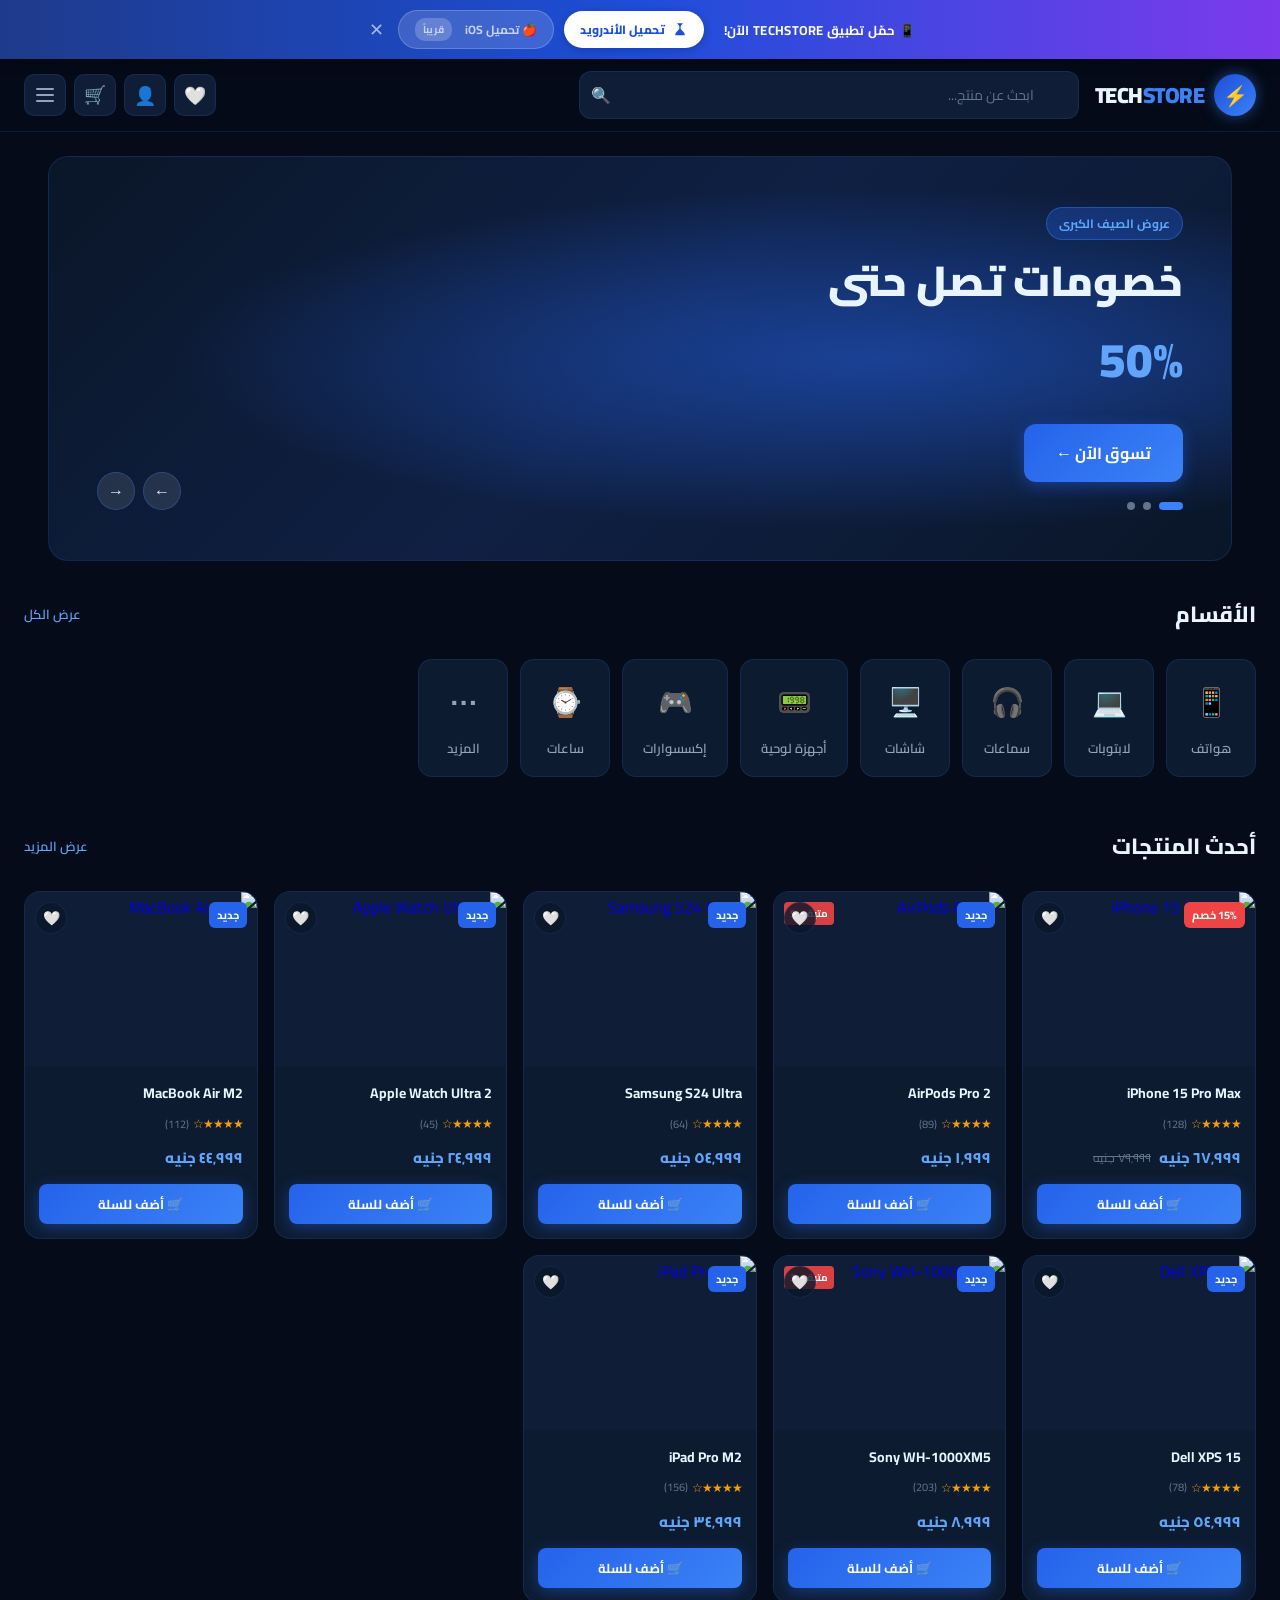
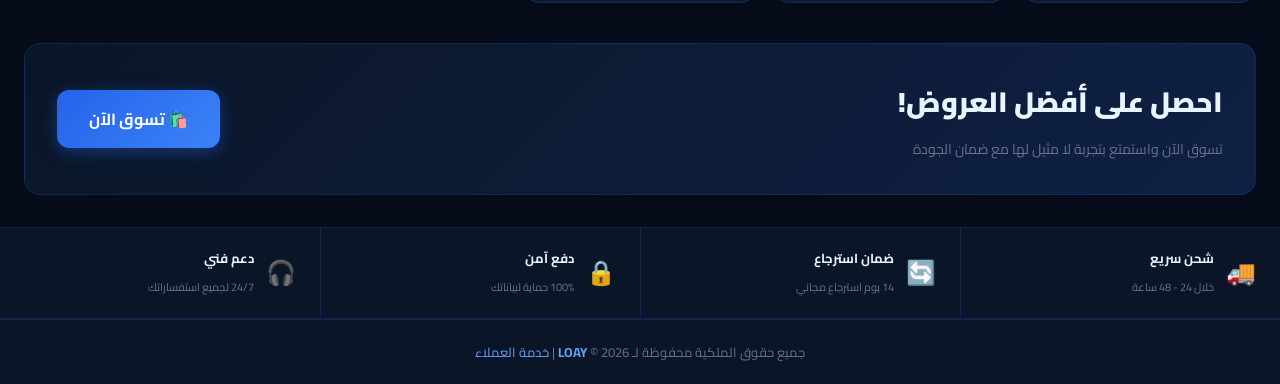
==== commit 54c4a18b: "Add files via upload" ====
--- a/index.html
+++ b/index.html
@@ -7,6 +7,21 @@
   <link rel="stylesheet" href="css/style.css">
 </head>
 <body>
+
+<!-- APP DOWNLOAD BAR -->
+<div id="appDownloadBar" style="background:linear-gradient(90deg,#1e3a8a 0%,#1d4ed8 50%,#7c3aed 100%);padding:10px 20px;display:flex;align-items:center;justify-content:center;gap:20px;flex-wrap:wrap;position:sticky;top:0;z-index:9999;box-shadow:0 2px 12px rgba(0,0,0,0.3);">
+  <span style="color:#fff;font-size:13px;font-weight:700;letter-spacing:0.3px;">📱 حمّل تطبيق TECHSTORE الآن!</span>
+  <div style="display:flex;gap:10px;align-items:center;flex-wrap:wrap;">
+    <a href="https://github.com/loay27527-lang/STORE/releases/download/V1.0/_TECH_STORE_19756376.apk" download style="display:flex;align-items:center;gap:7px;background:#fff;color:#1d4ed8;border-radius:20px;padding:7px 16px;font-size:12px;font-weight:800;text-decoration:none;box-shadow:0 2px 8px rgba(0,0,0,0.2);transition:all 0.2s;" onmouseover="this.style.transform='scale(1.05)'" onmouseout="this.style.transform='scale(1)'">
+      <svg width="16" height="16" viewBox="0 0 24 24" fill="#1d4ed8"><path d="M17.523 15.341 13 10.5V3h-2v7.5l-4.523 4.841A5 5 0 0 0 5 18.5V20h14v-1.5a5 5 0 0 0-1.477-3.159z"/><path d="M7.5 2 12 7l4.5-5"/></svg>
+      تحميل الأندرويد
+    </a>
+    <span style="display:flex;align-items:center;gap:7px;background:rgba(255,255,255,0.15);color:#c7d2fe;border-radius:20px;padding:7px 16px;font-size:12px;font-weight:700;border:1px solid rgba(255,255,255,0.2);cursor:default;">
+      🍎 تحميل iOS &nbsp;<span style="background:rgba(255,255,255,0.2);border-radius:10px;padding:2px 8px;font-size:10px;">قريباً</span>
+    </span>
+    <button onclick="document.getElementById('appDownloadBar').style.display='none'" style="background:none;border:none;color:rgba(255,255,255,0.6);font-size:18px;cursor:pointer;padding:0 4px;line-height:1;" title="إغلاق">✕</button>
+  </div>
+</div>
 
 <div id="header-placeholder"></div>
 
--- a/css/style.css
+++ b/css/style.css
@@ -390,14 +390,42 @@
   color: var(--text2);
   text-decoration: none;
   font-size: 13px; font-weight: 600;
-  transition: all 0.2s;
+  transition: all 0.25s cubic-bezier(.34,1.56,.64,1);
   min-width: 90px;
-}
-.ts-cat-btn .cat-icon { font-size: 28px; }
+  position: relative;
+  overflow: hidden;
+}
+.ts-cat-btn::before {
+  content: '';
+  position: absolute; inset: 0;
+  background: linear-gradient(135deg, rgba(59,130,246,0.12), rgba(139,92,246,0.08));
+  opacity: 0;
+  transition: opacity 0.3s;
+}
+.ts-cat-btn:hover::before { opacity: 1; }
+.ts-cat-btn .cat-icon {
+  font-size: 28px;
+  display: inline-block;
+  transition: transform 0.35s cubic-bezier(.34,1.56,.64,1), filter 0.3s;
+  filter: drop-shadow(0 0 0px rgba(59,130,246,0));
+}
+.ts-cat-btn:hover .cat-icon {
+  transform: translateY(-4px) scale(1.22) rotate(-6deg);
+  filter: drop-shadow(0 4px 8px rgba(59,130,246,0.45));
+  animation: catIconBounce 0.5s cubic-bezier(.34,1.56,.64,1);
+}
+@keyframes catIconBounce {
+  0%   { transform: translateY(0) scale(1) rotate(0deg); }
+  40%  { transform: translateY(-6px) scale(1.28) rotate(-8deg); }
+  70%  { transform: translateY(-3px) scale(1.18) rotate(-4deg); }
+  100% { transform: translateY(-4px) scale(1.22) rotate(-6deg); }
+}
 .ts-cat-btn:hover, .ts-cat-btn.active {
   border-color: var(--blue2);
   color: var(--blue3);
-  background: rgba(59,130,246,0.08);
+  background: rgba(59,130,246,0.06);
+  transform: translateY(-2px);
+  box-shadow: 0 6px 20px rgba(59,130,246,0.18);
 }
 
 /* BANNER */
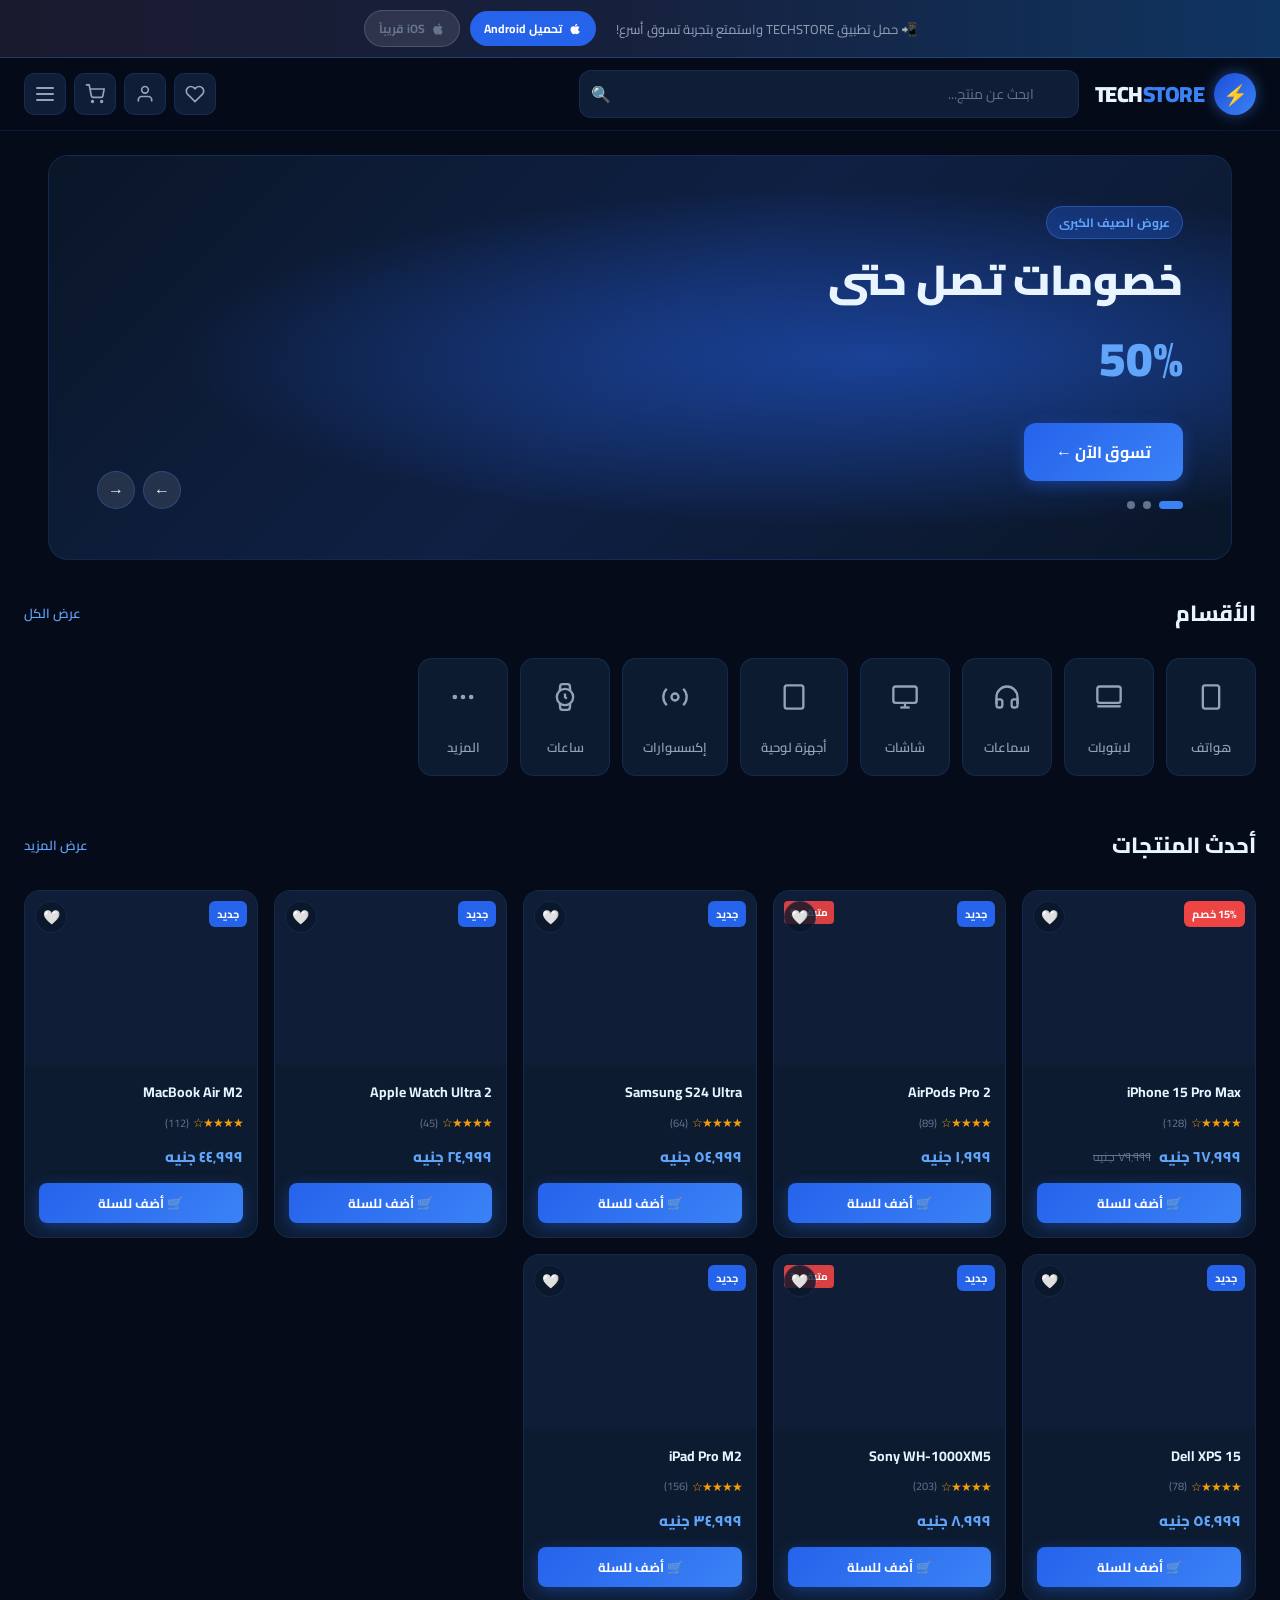
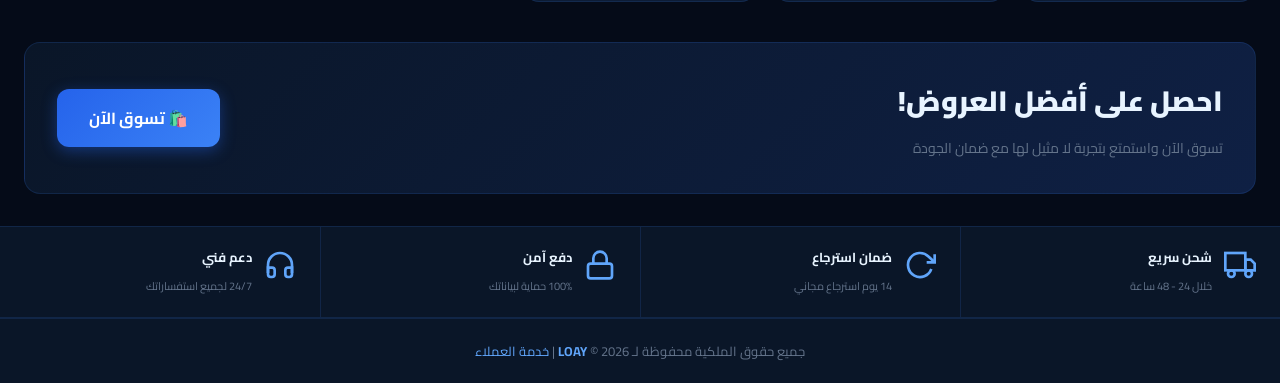
==== commit 43e25803: "Add files via upload" ====
--- a/index.html
+++ b/index.html
@@ -8,18 +8,21 @@
 </head>
 <body>
 
-<!-- APP DOWNLOAD BAR -->
-<div id="appDownloadBar" style="background:linear-gradient(90deg,#1e3a8a 0%,#1d4ed8 50%,#7c3aed 100%);padding:10px 20px;display:flex;align-items:center;justify-content:center;gap:20px;flex-wrap:wrap;position:sticky;top:0;z-index:9999;box-shadow:0 2px 12px rgba(0,0,0,0.3);">
-  <span style="color:#fff;font-size:13px;font-weight:700;letter-spacing:0.3px;">📱 حمّل تطبيق TECHSTORE الآن!</span>
-  <div style="display:flex;gap:10px;align-items:center;flex-wrap:wrap;">
-    <a href="https://github.com/loay27527-lang/STORE/releases/download/V1.0/_TECH_STORE_19756376.apk" download style="display:flex;align-items:center;gap:7px;background:#fff;color:#1d4ed8;border-radius:20px;padding:7px 16px;font-size:12px;font-weight:800;text-decoration:none;box-shadow:0 2px 8px rgba(0,0,0,0.2);transition:all 0.2s;" onmouseover="this.style.transform='scale(1.05)'" onmouseout="this.style.transform='scale(1)'">
-      <svg width="16" height="16" viewBox="0 0 24 24" fill="#1d4ed8"><path d="M17.523 15.341 13 10.5V3h-2v7.5l-4.523 4.841A5 5 0 0 0 5 18.5V20h14v-1.5a5 5 0 0 0-1.477-3.159z"/><path d="M7.5 2 12 7l4.5-5"/></svg>
-      تحميل الأندرويد
-    </a>
-    <span style="display:flex;align-items:center;gap:7px;background:rgba(255,255,255,0.15);color:#c7d2fe;border-radius:20px;padding:7px 16px;font-size:12px;font-weight:700;border:1px solid rgba(255,255,255,0.2);cursor:default;">
-      🍎 تحميل iOS &nbsp;<span style="background:rgba(255,255,255,0.2);border-radius:10px;padding:2px 8px;font-size:10px;">قريباً</span>
-    </span>
-    <button onclick="document.getElementById('appDownloadBar').style.display='none'" style="background:none;border:none;color:rgba(255,255,255,0.6);font-size:18px;cursor:pointer;padding:0 4px;line-height:1;" title="إغلاق">✕</button>
+
+<!-- App Download Bar -->
+<div style="background:linear-gradient(90deg,#1a1a2e,#16213e,#0f3460);padding:10px 20px;text-align:center;border-bottom:1px solid var(--border2);position:relative;z-index:200;">
+  <div style="max-width:1400px;margin:0 auto;display:flex;align-items:center;justify-content:center;gap:20px;flex-wrap:wrap;">
+    <span style="color:var(--text2);font-size:13px;">📲 حمل تطبيق TECHSTORE واستمتع بتجربة تسوق أسرع!</span>
+    <div style="display:flex;gap:10px;align-items:center;">
+      <a href="https://github.com/loay27527-lang/STORE/releases/download/V1.0/_TECH_STORE_19756376.apk" download style="display:inline-flex;align-items:center;gap:6px;background:var(--blue);color:white;padding:6px 14px;border-radius:20px;font-size:12px;font-weight:700;text-decoration:none;transition:all 0.2s;" onmouseover="this.style.transform='scale(1.05)'" onmouseout="this.style.transform='scale(1)'">
+        <svg viewBox="0 0 24 24" fill="currentColor" width="14" height="14"><path d="M17.05 20.28c-.98.95-2.05.8-3.08.35-1.09-.46-2.09-.48-3.24 0-1.44.62-2.2.44-3.06-.35C2.79 15.25 3.51 7.7 9.05 7.42c1.42.07 2.41.74 3.24.8 1.24-.24 2.43-.93 3.75-.84 1.58.12 2.78.75 3.55 1.9-3.25 1.95-2.48 5.98.66 7.18-.56 1.3-1.13 2.58-3.2 3.82zM12.03 7.25c-.15-2.23 1.66-4.07 3.74-4.25.29 2.58-2.34 4.5-3.74 4.25z"/></svg>
+        تحميل Android
+      </a>
+      <span style="display:inline-flex;align-items:center;gap:6px;background:rgba(255,255,255,0.1);color:var(--text3);padding:6px 14px;border-radius:20px;font-size:12px;font-weight:700;border:1px solid rgba(255,255,255,0.15);">
+        <svg viewBox="0 0 24 24" fill="currentColor" width="14" height="14"><path d="M18.71 19.5c-.83 1.24-1.71 2.45-3.05 2.47-1.34.03-1.77-.79-3.29-.79-1.53 0-2 .77-3.27.82-1.31.05-2.3-1.32-3.14-2.53C4.25 17 2.94 12.45 4.7 9.39c.87-1.52 2.43-2.48 4.12-2.51 1.28-.02 2.5.87 3.29.87.78 0 2.26-1.07 3.8-.91.65.03 2.47.26 3.64 1.98-.09.06-2.17 1.28-2.15 3.81.03 3.02 2.65 4.03 2.68 4.04-.03.07-.42 1.44-1.38 2.83M13 3.5c.73-.83 1.94-1.46 2.94-1.5.13 1.17-.34 2.35-1.04 3.19-.69.85-1.83 1.51-2.95 1.42-.15-1.15.41-2.35 1.05-3.11z"/></svg>
+        iOS قريباً
+      </span>
+    </div>
   </div>
 </div>
 
@@ -105,12 +108,23 @@
 
 function renderCategories() {
   const cats = DB.get('ts_categories') || [];
+  const catSVGs = {
+    phones: '<svg viewBox="0 0 24 24" fill="none" stroke="currentColor" stroke-width="2" width="28" height="28"><rect x="5" y="2" width="14" height="20" rx="2" ry="2"></rect><line x1="12" y1="18" x2="12.01" y2="18"></line></svg>',
+    laptops: '<svg viewBox="0 0 24 24" fill="none" stroke="currentColor" stroke-width="2" width="28" height="28"><rect x="2" y="3" width="20" height="14" rx="2" ry="2"></rect><line x1="2" y1="20" x2="22" y2="20"></line></svg>',
+    headphones: '<svg viewBox="0 0 24 24" fill="none" stroke="currentColor" stroke-width="2" width="28" height="28"><path d="M3 18v-6a9 9 0 0 1 18 0v6"></path><path d="M21 19a2 2 0 0 1-2 2h-1a2 2 0 0 1-2-2v-3a2 2 0 0 1 2-2h3zM3 19a2 2 0 0 0 2 2h1a2 2 0 0 0 2-2v-3a2 2 0 0 0-2-2H3z"></path></svg>',
+    screens: '<svg viewBox="0 0 24 24" fill="none" stroke="currentColor" stroke-width="2" width="28" height="28"><rect x="2" y="3" width="20" height="14" rx="2" ry="2"></rect><line x1="8" y1="21" x2="16" y2="21"></line><line x1="12" y1="17" x2="12" y2="21"></line></svg>',
+    tablets: '<svg viewBox="0 0 24 24" fill="none" stroke="currentColor" stroke-width="2" width="28" height="28"><rect x="4" y="2" width="16" height="20" rx="2" ry="2"></rect><line x1="12" y1="18" x2="12.01" y2="18"></line></svg>',
+    accessories: '<svg viewBox="0 0 24 24" fill="none" stroke="currentColor" stroke-width="2" width="28" height="28"><circle cx="12" cy="12" r="3"></circle><path d="M19.07 4.93a10 10 0 0 1 0 14.14M4.93 4.93a10 10 0 0 0 0 14.14"></path></svg>',
+    watches: '<svg viewBox="0 0 24 24" fill="none" stroke="currentColor" stroke-width="2" width="28" height="28"><circle cx="12" cy="12" r="7"></circle><polyline points="12 9 12 12 13.5 13.5"></polyline><path d="M16.51 17.35l-.35 3.83a2 2 0 0 1-2 1.82H9.83a2 2 0 0 1-2-1.82l-.35-3.83m.01-10.7l.35-3.83A2 2 0 0 1 9.83 1h4.35a2 2 0 0 1 2 1.82l.35 3.83"></path></svg>',
+  };
   document.getElementById('categoriesWrap').innerHTML = cats.map(c => `
     <a href="products.html?cat=${c.id}" class="ts-cat-btn">
-      <span class="cat-icon">${c.icon}</span>
+      <span class="cat-icon cat-svg">${catSVGs[c.id] || c.icon}</span>
       ${c.name}
     </a>
-  `).join('') + `<a href="products.html" class="ts-cat-btn"><span class="cat-icon">⋯</span>المزيد</a>`;
+  `).join('') + `<a href="products.html" class="ts-cat-btn"><span class="cat-icon">
+    <svg viewBox="0 0 24 24" fill="none" stroke="currentColor" stroke-width="2" width="28" height="28"><circle cx="12" cy="12" r="1"></circle><circle cx="19" cy="12" r="1"></circle><circle cx="5" cy="12" r="1"></circle></svg>
+  </span>المزيد</a>`;
 }
 
 function renderProducts() {
--- a/css/style.css
+++ b/css/style.css
@@ -390,42 +390,14 @@
   color: var(--text2);
   text-decoration: none;
   font-size: 13px; font-weight: 600;
-  transition: all 0.25s cubic-bezier(.34,1.56,.64,1);
+  transition: all 0.2s;
   min-width: 90px;
-  position: relative;
-  overflow: hidden;
-}
-.ts-cat-btn::before {
-  content: '';
-  position: absolute; inset: 0;
-  background: linear-gradient(135deg, rgba(59,130,246,0.12), rgba(139,92,246,0.08));
-  opacity: 0;
-  transition: opacity 0.3s;
-}
-.ts-cat-btn:hover::before { opacity: 1; }
-.ts-cat-btn .cat-icon {
-  font-size: 28px;
-  display: inline-block;
-  transition: transform 0.35s cubic-bezier(.34,1.56,.64,1), filter 0.3s;
-  filter: drop-shadow(0 0 0px rgba(59,130,246,0));
-}
-.ts-cat-btn:hover .cat-icon {
-  transform: translateY(-4px) scale(1.22) rotate(-6deg);
-  filter: drop-shadow(0 4px 8px rgba(59,130,246,0.45));
-  animation: catIconBounce 0.5s cubic-bezier(.34,1.56,.64,1);
-}
-@keyframes catIconBounce {
-  0%   { transform: translateY(0) scale(1) rotate(0deg); }
-  40%  { transform: translateY(-6px) scale(1.28) rotate(-8deg); }
-  70%  { transform: translateY(-3px) scale(1.18) rotate(-4deg); }
-  100% { transform: translateY(-4px) scale(1.22) rotate(-6deg); }
-}
+}
+.ts-cat-btn .cat-icon { font-size: 28px; }
 .ts-cat-btn:hover, .ts-cat-btn.active {
   border-color: var(--blue2);
   color: var(--blue3);
-  background: rgba(59,130,246,0.06);
-  transform: translateY(-2px);
-  box-shadow: 0 6px 20px rgba(59,130,246,0.18);
+  background: rgba(59,130,246,0.08);
 }
 
 /* BANNER */
@@ -1152,3 +1124,206 @@
 .ts-img-arrow:hover { background: var(--blue); }
 .ts-img-arrow.prev { right: 10px; }
 .ts-img-arrow.next { left: 10px; }
+
+/* ===== ANIMATED ICONS (replace emojis) ===== */
+.icon-anim {
+  display: inline-flex; align-items: center; justify-content: center;
+  width: 28px; height: 28px;
+}
+.icon-anim svg { width: 100%; height: 100%; }
+
+/* Pulse animation */
+@keyframes iconPulse { 0%,100%{transform:scale(1)} 50%{transform:scale(1.15)} }
+@keyframes iconSpin { to{transform:rotate(360deg)} }
+@keyframes iconBounce { 0%,100%{transform:translateY(0)} 40%{transform:translateY(-6px)} 60%{transform:translateY(-3px)} }
+@keyframes iconWave { 0%{transform:rotate(0deg)} 20%{transform:rotate(-10deg)} 40%{transform:rotate(10deg)} 60%{transform:rotate(-5deg)} 80%{transform:rotate(5deg)} 100%{transform:rotate(0deg)} }
+@keyframes iconBeat { 0%,100%{transform:scale(1)} 25%{transform:scale(1.2)} 50%{transform:scale(1)} 75%{transform:scale(1.1)} }
+@keyframes iconShine { 0%,100%{opacity:1} 50%{opacity:0.5} }
+@keyframes iconSlide { 0%,100%{transform:translateX(0)} 50%{transform:translateX(4px)} }
+@keyframes iconGlow { 0%,100%{filter:drop-shadow(0 0 2px currentColor)} 50%{filter:drop-shadow(0 0 8px currentColor)} }
+
+.anim-pulse { animation: iconPulse 2s ease-in-out infinite; }
+.anim-spin { animation: iconSpin 3s linear infinite; }
+.anim-bounce { animation: iconBounce 1.5s ease-in-out infinite; }
+.anim-wave { animation: iconWave 1.5s ease-in-out infinite; }
+.anim-beat { animation: iconBeat 1.5s ease-in-out infinite; }
+.anim-shine { animation: iconShine 2s ease-in-out infinite; }
+.anim-slide { animation: iconSlide 1.5s ease-in-out infinite; }
+.anim-glow { animation: iconGlow 2s ease-in-out infinite; }
+
+/* Category icon animations */
+.ts-cat-btn:hover .cat-svg { animation: iconBounce 0.6s ease; }
+
+/* Feature icons */
+.ts-feature-icon svg { transition: transform 0.3s; }
+.ts-feature:hover .ts-feature-icon svg { animation: iconBounce 0.5s ease; }
+
+/* ===== PAGE ANIMATIONS ===== */
+@keyframes fadeInUp { from{opacity:0;transform:translateY(24px)} to{opacity:1;transform:translateY(0)} }
+@keyframes fadeInDown { from{opacity:0;transform:translateY(-20px)} to{opacity:1;transform:translateY(0)} }
+@keyframes fadeIn { from{opacity:0} to{opacity:1} }
+@keyframes slideInRight { from{opacity:0;transform:translateX(30px)} to{opacity:1;transform:translateX(0)} }
+@keyframes slideInLeft { from{opacity:0;transform:translateX(-30px)} to{opacity:1;transform:translateX(0)} }
+@keyframes scaleIn { from{opacity:0;transform:scale(0.92)} to{opacity:1;transform:scale(1)} }
+@keyframes shimmer { 0%{background-position:-200% 0} 100%{background-position:200% 0} }
+@keyframes float { 0%,100%{transform:translateY(0)} 50%{transform:translateY(-8px)} }
+@keyframes glowPulse { 0%,100%{box-shadow:0 0 15px rgba(37,99,235,0.3)} 50%{box-shadow:0 0 35px rgba(37,99,235,0.7)} }
+@keyframes ripple { 0%{transform:scale(0);opacity:0.6} 100%{transform:scale(4);opacity:0} }
+@keyframes numberCount { from{opacity:0;transform:translateY(10px)} to{opacity:1;transform:translateY(0)} }
+@keyframes borderGlow { 0%,100%{border-color:rgba(59,130,246,0.2)} 50%{border-color:rgba(59,130,246,0.6)} }
+@keyframes notifSlide { 0%{transform:translateX(120%);opacity:0} 10%{transform:translateX(0);opacity:1} 85%{transform:translateX(0);opacity:1} 100%{transform:translateX(120%);opacity:0} }
+
+/* Page load animations */
+.anim-page-load { animation: fadeIn 0.4s ease; }
+.anim-hero { animation: fadeInDown 0.6s ease both; }
+.anim-card { animation: fadeInUp 0.5s ease both; }
+.anim-card:nth-child(1) { animation-delay: 0.05s; }
+.anim-card:nth-child(2) { animation-delay: 0.1s; }
+.anim-card:nth-child(3) { animation-delay: 0.15s; }
+.anim-card:nth-child(4) { animation-delay: 0.2s; }
+.anim-card:nth-child(5) { animation-delay: 0.25s; }
+.anim-card:nth-child(6) { animation-delay: 0.3s; }
+.anim-card:nth-child(7) { animation-delay: 0.35s; }
+.anim-card:nth-child(8) { animation-delay: 0.4s; }
+
+/* Product card hover */
+.ts-product-card {
+  transition: all 0.3s cubic-bezier(0.34, 1.56, 0.64, 1);
+}
+.ts-product-card:hover {
+  transform: translateY(-8px) scale(1.01);
+  box-shadow: 0 20px 60px rgba(0,0,0,0.5), 0 0 30px rgba(37,99,235,0.15);
+}
+
+/* Button ripple effect */
+.ts-btn { position: relative; overflow: hidden; }
+.ts-btn::after {
+  content: '';
+  position: absolute;
+  width: 10px; height: 10px;
+  background: rgba(255,255,255,0.3);
+  border-radius: 50%;
+  transform: scale(0);
+  opacity: 0;
+  left: 50%; top: 50%;
+  pointer-events: none;
+}
+.ts-btn:active::after { animation: ripple 0.4s ease-out; }
+
+/* Header scroll effect */
+.ts-header { transition: all 0.3s ease; }
+.ts-header.scrolled {
+  padding: 8px 24px;
+  box-shadow: 0 4px 30px rgba(0,0,0,0.4);
+}
+
+/* Logo float */
+.logo-icon { animation: float 3s ease-in-out infinite; }
+
+/* Banner glow */
+.ts-banner { animation: borderGlow 3s ease-in-out infinite; }
+
+/* Category btn */
+.ts-cat-btn {
+  transition: all 0.25s cubic-bezier(0.34, 1.56, 0.64, 1);
+}
+.ts-cat-btn:hover {
+  transform: translateY(-4px) scale(1.05);
+  box-shadow: 0 8px 25px rgba(37,99,235,0.25);
+}
+
+/* Skeleton loading */
+.skeleton {
+  background: linear-gradient(90deg, var(--card) 25%, var(--bg3) 50%, var(--card) 75%);
+  background-size: 200% 100%;
+  animation: shimmer 1.5s infinite;
+  border-radius: 8px;
+}
+
+/* Admin notification popup */
+.admin-notif {
+  position: fixed; bottom: 24px; right: 24px;
+  background: var(--card);
+  border: 1px solid var(--border2);
+  border-radius: 16px;
+  padding: 16px 20px;
+  display: flex; gap: 14px; align-items: flex-start;
+  width: 340px;
+  box-shadow: 0 8px 40px rgba(0,0,0,0.5);
+  animation: notifSlide 6s ease forwards;
+  z-index: 9999;
+  cursor: pointer;
+}
+.admin-notif:hover { border-color: var(--blue2); }
+.admin-notif-icon {
+  width: 44px; height: 44px; border-radius: 12px;
+  background: linear-gradient(135deg, var(--blue), var(--blue2));
+  display: flex; align-items: center; justify-content: center;
+  font-size: 20px; flex-shrink: 0;
+  box-shadow: 0 4px 15px rgba(37,99,235,0.4);
+}
+.admin-notif-title { font-size: 13px; font-weight: 800; margin-bottom: 4px; }
+.admin-notif-body { font-size: 12px; color: var(--text3); line-height: 1.5; }
+.admin-notif-badge {
+  position: absolute; top: -6px; right: -6px;
+  background: var(--red); color: white;
+  width: 20px; height: 20px; border-radius: 50%;
+  display: flex; align-items: center; justify-content: center;
+  font-size: 11px; font-weight: 700;
+}
+
+/* Stat cards count up */
+.stat-num { transition: all 0.5s ease; }
+
+/* Order success animation */
+@keyframes successBounce {
+  0% { transform: scale(0) rotate(-10deg); opacity: 0; }
+  60% { transform: scale(1.15) rotate(5deg); }
+  80% { transform: scale(0.95); }
+  100% { transform: scale(1) rotate(0deg); opacity: 1; }
+}
+@keyframes confetti {
+  0% { transform: translateY(-10px) rotate(0deg); opacity: 1; }
+  100% { transform: translateY(100vh) rotate(720deg); opacity: 0; }
+}
+.success-icon-anim { animation: successBounce 0.7s cubic-bezier(0.34, 1.56, 0.64, 1) forwards; }
+
+/* Glowing cart button */
+.ts-btn-primary {
+  transition: all 0.25s cubic-bezier(0.34, 1.56, 0.64, 1);
+}
+.ts-btn-primary:hover {
+  transform: translateY(-2px);
+  box-shadow: 0 8px 25px rgba(37,99,235,0.5);
+}
+.ts-btn-primary:active { transform: scale(0.97); }
+
+/* Input focus glow */
+.ts-input { transition: all 0.25s ease; }
+.ts-input:focus {
+  border-color: var(--blue2);
+  box-shadow: 0 0 0 3px rgba(59,130,246,0.15), 0 0 15px rgba(59,130,246,0.1);
+}
+
+/* Sidebar link underline slide */
+.adm-link { transition: all 0.2s ease; position: relative; }
+
+/* Wish btn heart beat */
+.ts-wish-btn.active {
+  animation: iconBeat 0.4s ease;
+}
+
+/* Cart counter bounce */
+@keyframes badgeBounce { 0%{transform:scale(1)} 50%{transform:scale(1.5)} 100%{transform:scale(1)} }
+.ts-badge.bump { animation: badgeBounce 0.3s ease; }
+
+/* Scroll reveal */
+.reveal {
+  opacity: 0;
+  transform: translateY(30px);
+  transition: all 0.6s cubic-bezier(0.16, 1, 0.3, 1);
+}
+.reveal.visible {
+  opacity: 1;
+  transform: translateY(0);
+}
